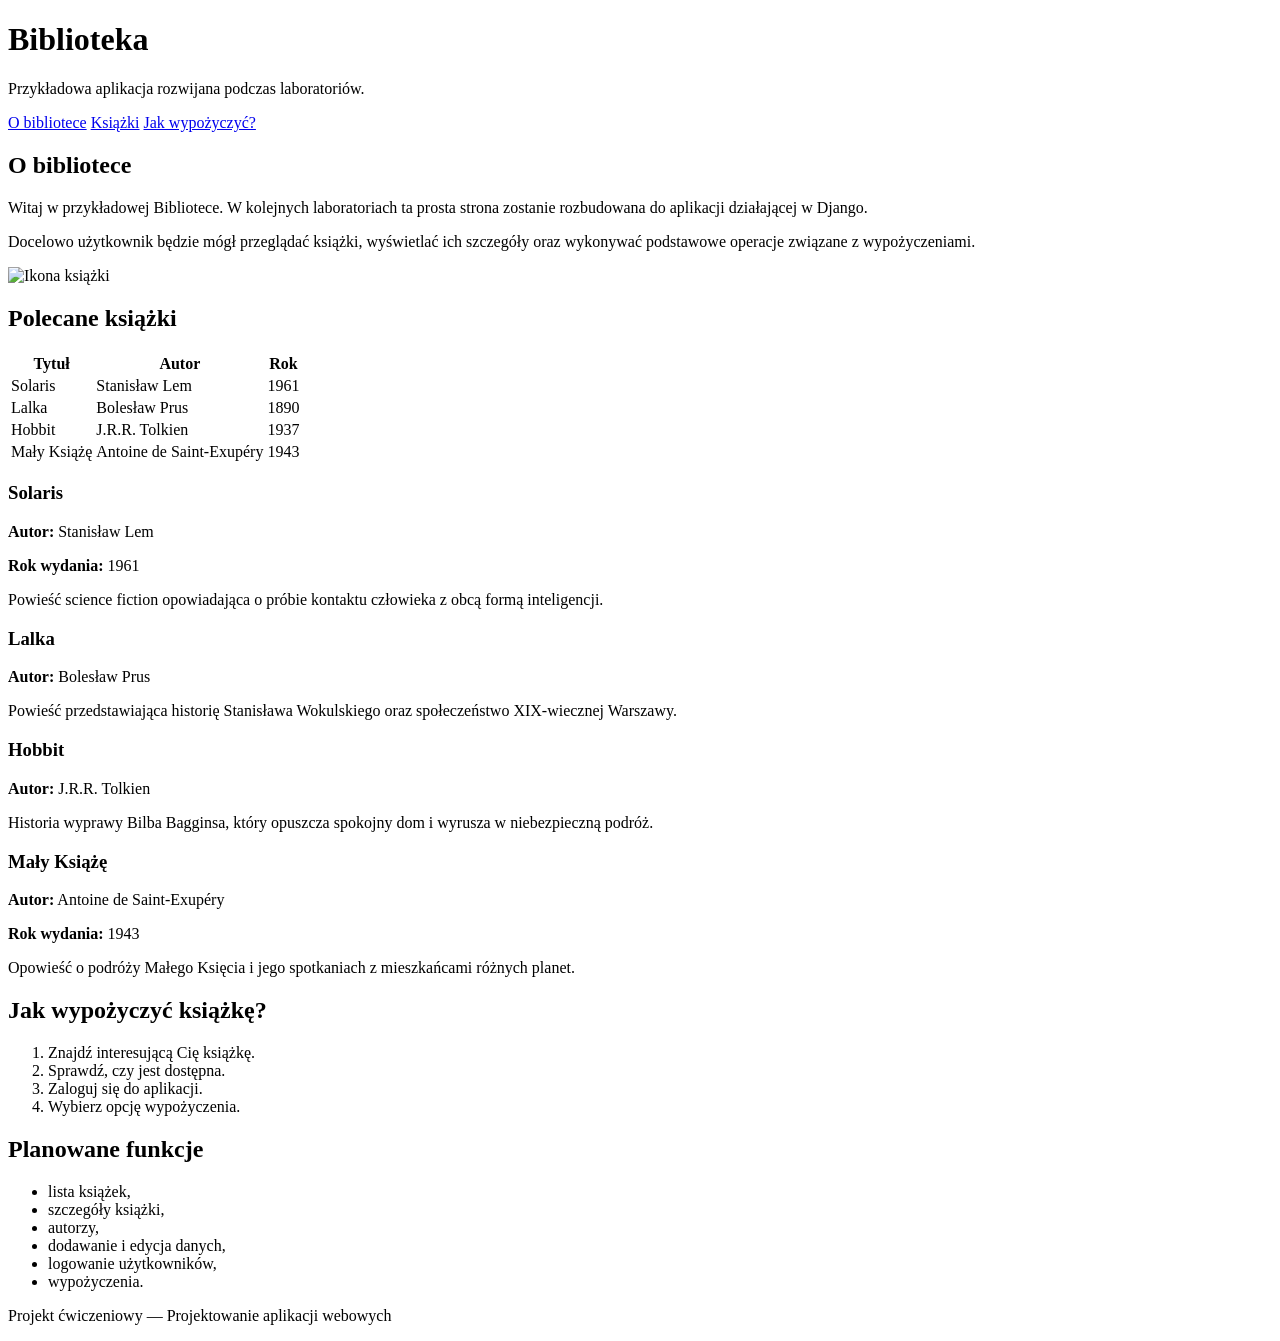
==== frontend/index.html @ f38c4644 "Dodano index.html" ====
<!DOCTYPE html>
<html lang="pl">
<head>
    <meta charset="UTF-8">
    <meta name="viewport" content="width=device-width, initial-scale=1.0">
    <title>Biblioteka</title>
</head>
<body>

    <header>
        <h1>Biblioteka</h1>

        <p>
            Przykładowa aplikacja rozwijana podczas laboratoriów.
        </p>

        <nav>
            <a href="#about">O bibliotece</a>
            <a href="#books">Książki</a>
            <a href="#rules">Jak wypożyczyć?</a>
        </nav>
    </header>

    <main>

        <section id="about">
            <h2>O bibliotece</h2>

            <p>
                Witaj w przykładowej Bibliotece.
                W kolejnych laboratoriach ta prosta strona zostanie
                rozbudowana do aplikacji działającej w Django.
            </p>

            <p>
                Docelowo użytkownik będzie mógł przeglądać książki,
                wyświetlać ich szczegóły oraz wykonywać podstawowe
                operacje związane z wypożyczeniami.
            </p>

            <img
                src="https://marketplace.canva.com/GeTi0/MAHR2uGeTi0/1/tl/canva-ikona-ksi%C4%85%C5%BCki-MAHR2uGeTi0.png"
                alt="Ikona książki"
                width="120"
            >
        </section>

        <section id="books">
            <h2>Polecane książki</h2>

            <table>
                <thead>
                    <tr>
                        <th>Tytuł</th>
                        <th>Autor</th>
                        <th>Rok</th>
                    </tr>
                </thead>
                <tbody>
                    <tr>
                        <td>Solaris</td>
                        <td>Stanisław Lem</td>
                        <td>1961</td>
                    </tr>
                    <tr>
                        <td>Lalka</td>
                        <td>Bolesław Prus</td>
                        <td>1890</td>
                    </tr>
                    <tr>
                        <td>Hobbit</td>
                        <td>J.R.R. Tolkien</td>
                        <td>1937</td>
                    </tr>
                    <tr>
                        <td>Mały Książę</td>
                        <td>Antoine de Saint-Exupéry</td>
                        <td>1943</td>
                    </tr>
                </tbody>
            </table>

            <article>
                <h3>Solaris</h3>

                <div class="book-info">
                    <p>
                        <strong>Autor:</strong> Stanisław Lem
                    </p>

                    <p>
                        <strong>Rok wydania:</strong> 1961
                    </p>
                </div>

                <p>
                    Powieść science fiction opowiadająca o próbie
                    kontaktu człowieka z obcą formą inteligencji.
                </p>
            </article>

            <article>
                <h3>Lalka</h3>

                <p>
                    <strong>Autor:</strong> Bolesław Prus
                </p>

                <p>
                    Powieść przedstawiająca historię Stanisława
                    Wokulskiego oraz społeczeństwo XIX-wiecznej Warszawy.
                </p>
            </article>

            <article>
                <h3>Hobbit</h3>

                <p>
                    <strong>Autor:</strong> J.R.R. Tolkien
                </p>

                <p>
                    Historia wyprawy Bilba Bagginsa, który opuszcza
                    spokojny dom i wyrusza w niebezpieczną podróż.
                </p>
            </article>

            <article>
                <h3>Mały Książę</h3>

                <div class="book-info">
                    <p>
                        <strong>Autor:</strong> Antoine de Saint-Exupéry
                    </p>

                    <p>
                        <strong>Rok wydania:</strong> 1943
                    </p>
                </div>

                <p>
                    Opowieść o podróży Małego Księcia i jego spotkaniach
                    z mieszkańcami różnych planet.
                </p>
            </article>
        </section>

        <section id="rules">
            <h2>Jak wypożyczyć książkę?</h2>

            <ol>
                <li>Znajdź interesującą Cię książkę.</li>
                <li>Sprawdź, czy jest dostępna.</li>
                <li>Zaloguj się do aplikacji.</li>
                <li>Wybierz opcję wypożyczenia.</li>
            </ol>
        </section>

        <section>
            <h2>Planowane funkcje</h2>

            <ul>
                <li>lista książek,</li>
                <li>szczegóły książki,</li>
                <li>autorzy,</li>
                <li>dodawanie i edycja danych,</li>
                <li>logowanie użytkowników,</li>
                <li>wypożyczenia.</li>
            </ul>
        </section>

    </main>

    <footer>
        <p>
            Projekt ćwiczeniowy — Projektowanie aplikacji webowych
        </p>
    </footer>

</body>
</html>
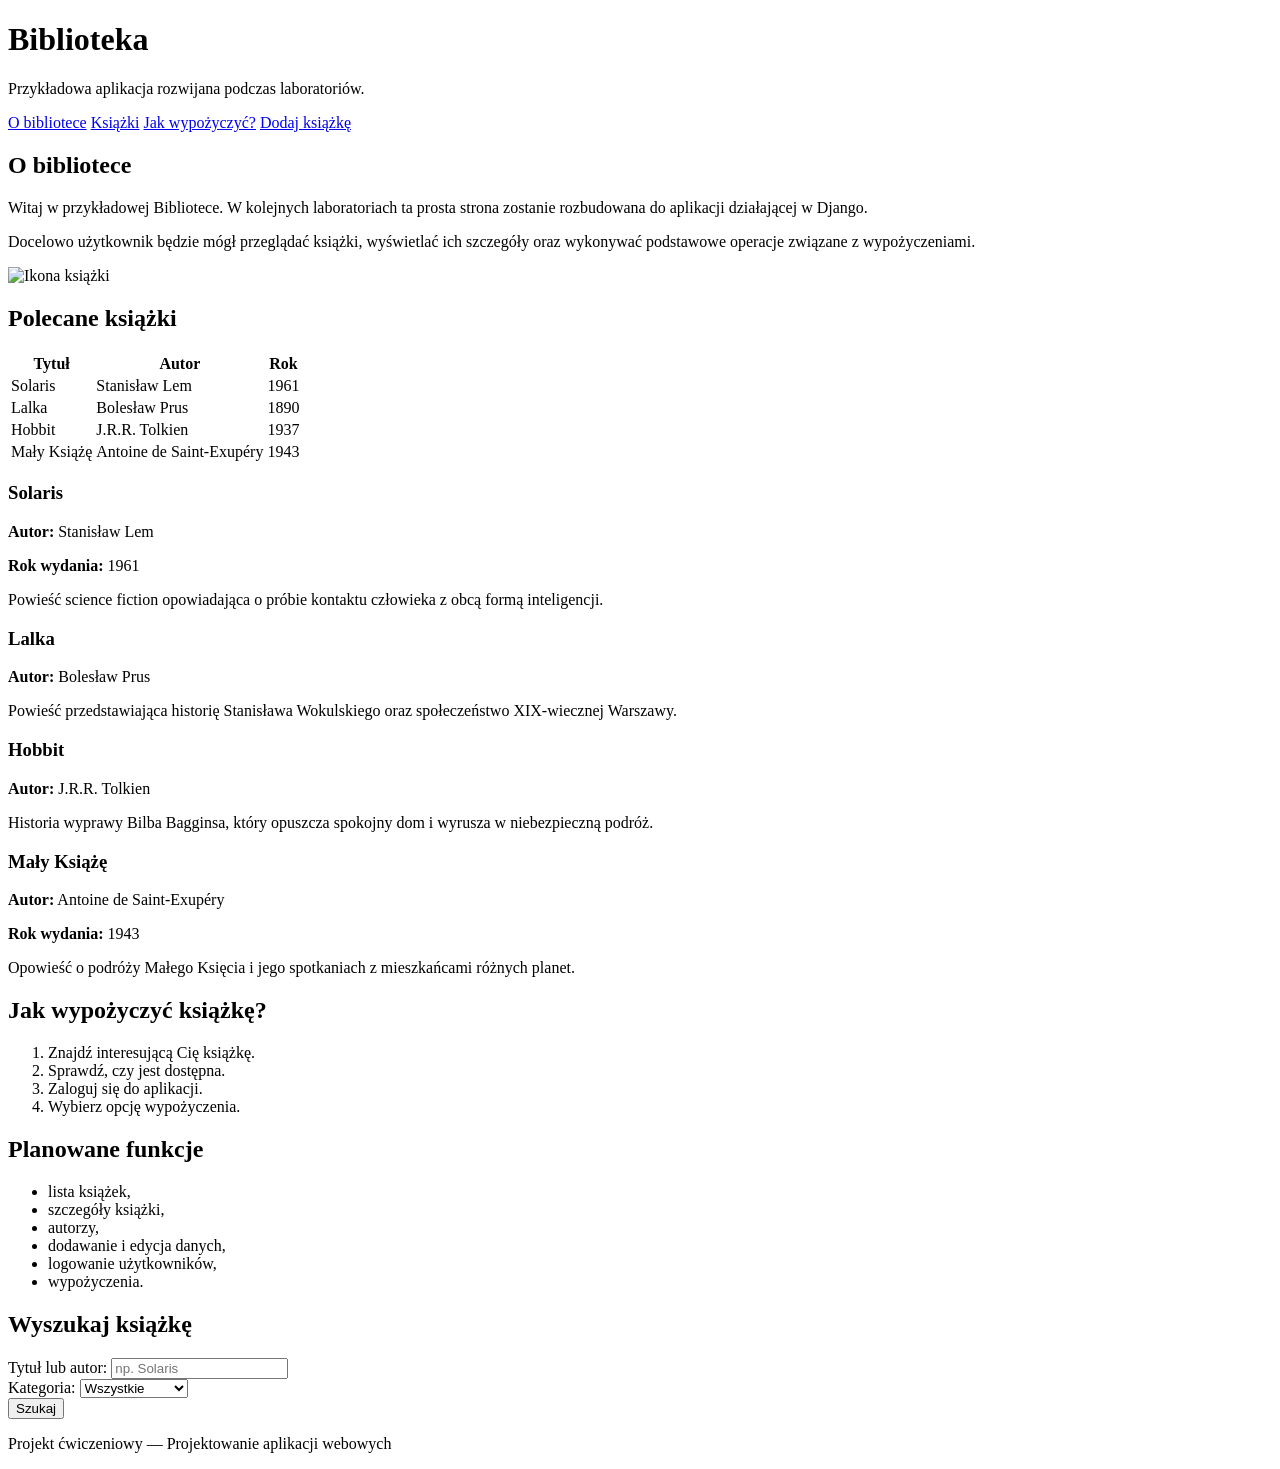
==== commit 8dd62943: "Dodanie formularzy HTML" ====
--- a/frontend/index.html
+++ b/frontend/index.html
@@ -18,6 +18,9 @@
             <a href="#about">O bibliotece</a>
             <a href="#books">Książki</a>
             <a href="#rules">Jak wypożyczyć?</a>
+            <a href="add_book.html">
+    Dodaj książkę
+</a>
         </nav>
     </header>
 
@@ -168,6 +171,55 @@
                 <li>wypożyczenia.</li>
             </ul>
         </section>
+        <section id="search">
+            <h2>Wyszukaj książkę</h2>
+
+            <form method="get">
+                <div>
+                    <label for="query">
+                        Tytuł lub autor:
+                    </label>
+
+                    <input
+                        type="text"
+                        id="query"
+                        name="query"
+                        placeholder="np. Solaris"
+                    >
+                </div>
+
+                <div>
+                    <label for="search-category">
+                        Kategoria:
+                    </label>
+
+                    <select
+                        id="search-category"
+                        name="category"
+                    >
+                        <option value="">
+                            Wszystkie
+                        </option>
+
+                        <option value="fantasy">
+                            Fantasy
+                        </option>
+
+                        <option value="science-fiction">
+                            Science fiction
+                        </option>
+
+                        <option value="crime">
+                            Kryminał
+                        </option>
+                    </select>
+                </div>
+
+                <button type="submit">
+                    Szukaj
+                </button>
+            </form>
+        </section>
 
     </main>
 
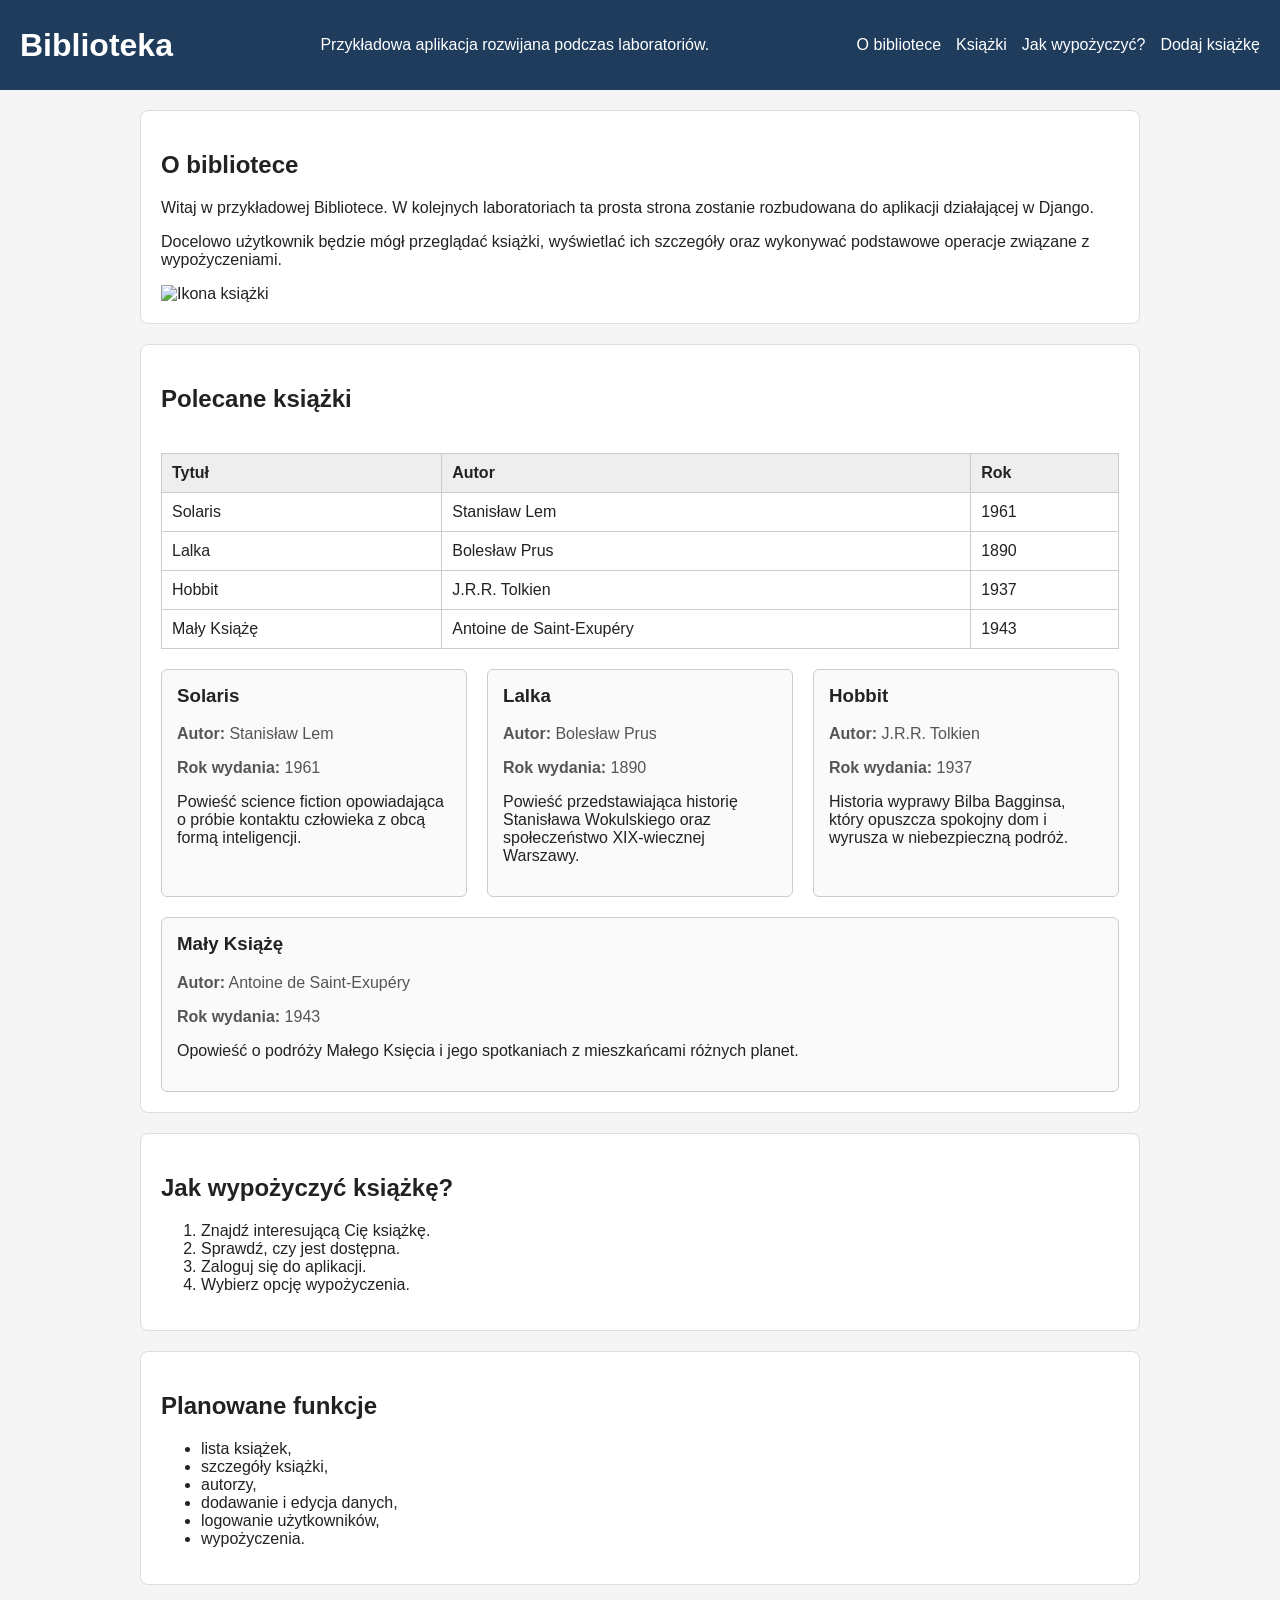
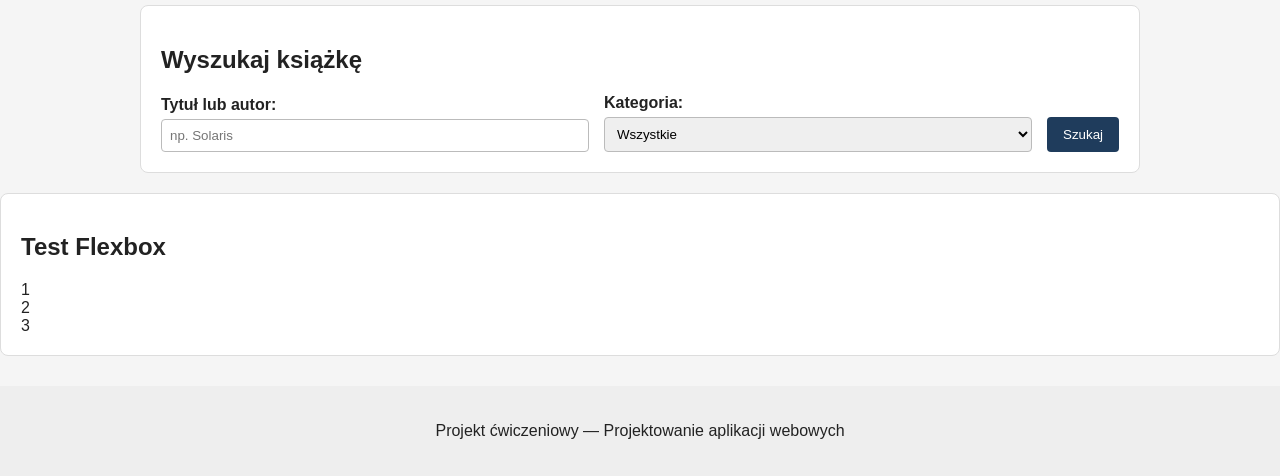
==== commit f7792922: "Dodano arkusze stylów" ====
--- a/frontend/index.html
+++ b/frontend/index.html
@@ -4,6 +4,8 @@
     <meta charset="UTF-8">
     <meta name="viewport" content="width=device-width, initial-scale=1.0">
     <title>Biblioteka</title>
+
+    <link rel="stylesheet" href="css/styles.css">
 </head>
 <body>
 
@@ -51,101 +53,115 @@
         <section id="books">
             <h2>Polecane książki</h2>
 
-            <table>
-                <thead>
-                    <tr>
-                        <th>Tytuł</th>
-                        <th>Autor</th>
-                        <th>Rok</th>
-                    </tr>
-                </thead>
-                <tbody>
-                    <tr>
-                        <td>Solaris</td>
-                        <td>Stanisław Lem</td>
-                        <td>1961</td>
-                    </tr>
-                    <tr>
-                        <td>Lalka</td>
-                        <td>Bolesław Prus</td>
-                        <td>1890</td>
-                    </tr>
-                    <tr>
-                        <td>Hobbit</td>
-                        <td>J.R.R. Tolkien</td>
-                        <td>1937</td>
-                    </tr>
-                    <tr>
-                        <td>Mały Książę</td>
-                        <td>Antoine de Saint-Exupéry</td>
-                        <td>1943</td>
-                    </tr>
-                </tbody>
-            </table>
-
-            <article>
-                <h3>Solaris</h3>
-
-                <div class="book-info">
-                    <p>
-                        <strong>Autor:</strong> Stanisław Lem
-                    </p>
-
-                    <p>
-                        <strong>Rok wydania:</strong> 1961
-                    </p>
-                </div>
-
-                <p>
-                    Powieść science fiction opowiadająca o próbie
-                    kontaktu człowieka z obcą formą inteligencji.
-                </p>
-            </article>
-
-            <article>
-                <h3>Lalka</h3>
-
-                <p>
-                    <strong>Autor:</strong> Bolesław Prus
-                </p>
-
-                <p>
-                    Powieść przedstawiająca historię Stanisława
-                    Wokulskiego oraz społeczeństwo XIX-wiecznej Warszawy.
-                </p>
-            </article>
-
-            <article>
-                <h3>Hobbit</h3>
-
-                <p>
-                    <strong>Autor:</strong> J.R.R. Tolkien
-                </p>
-
-                <p>
-                    Historia wyprawy Bilba Bagginsa, który opuszcza
-                    spokojny dom i wyrusza w niebezpieczną podróż.
-                </p>
-            </article>
-
-            <article>
-                <h3>Mały Książę</h3>
-
-                <div class="book-info">
-                    <p>
-                        <strong>Autor:</strong> Antoine de Saint-Exupéry
-                    </p>
-
-                    <p>
-                        <strong>Rok wydania:</strong> 1943
-                    </p>
-                </div>
-
-                <p>
-                    Opowieść o podróży Małego Księcia i jego spotkaniach
-                    z mieszkańcami różnych planet.
-                </p>
-            </article>
+            <div class="table-container">
+                <table>
+                    <thead>
+                        <tr>
+                            <th>Tytuł</th>
+                            <th>Autor</th>
+                            <th>Rok</th>
+                        </tr>
+                    </thead>
+                    <tbody>
+                        <tr>
+                            <td>Solaris</td>
+                            <td>Stanisław Lem</td>
+                            <td>1961</td>
+                        </tr>
+                        <tr>
+                            <td>Lalka</td>
+                            <td>Bolesław Prus</td>
+                            <td>1890</td>
+                        </tr>
+                        <tr>
+                            <td>Hobbit</td>
+                            <td>J.R.R. Tolkien</td>
+                            <td>1937</td>
+                        </tr>
+                        <tr>
+                            <td>Mały Książę</td>
+                            <td>Antoine de Saint-Exupéry</td>
+                            <td>1943</td>
+                        </tr>
+                    </tbody>
+                </table>
+            </div>
+
+            <div class="book-list">
+                <article class="book-card">
+                    <h3>Solaris</h3>
+
+                    <div class="book-info">
+                        <p>
+                            <strong>Autor:</strong> Stanisław Lem
+                        </p>
+
+                        <p>
+                            <strong>Rok wydania:</strong> 1961
+                        </p>
+                    </div>
+
+                    <p>
+                        Powieść science fiction opowiadająca o próbie
+                        kontaktu człowieka z obcą formą inteligencji.
+                    </p>
+                </article>
+
+                <article class="book-card">
+                    <h3>Lalka</h3>
+
+                    <div class="book-info">
+                        <p>
+                            <strong>Autor:</strong> Bolesław Prus
+                        </p>
+                        <p>
+                            <strong>Rok wydania:</strong> 1890
+                        </p>
+                    </div>
+
+                    <p>
+                        Powieść przedstawiająca historię Stanisława
+                        Wokulskiego oraz społeczeństwo XIX-wiecznej Warszawy.
+                    </p>
+                </article>
+
+                <article class="book-card">
+                    <h3>Hobbit</h3>
+
+                    <div class="book-info">
+                        <p>
+                            <strong>Autor:</strong> J.R.R. Tolkien
+                        </p>
+                        <p>
+                            <strong>Rok wydania:</strong> 1937
+                        </p>
+                    </div>
+
+                    <p>
+                        Historia wyprawy Bilba Bagginsa, który opuszcza
+                        spokojny dom i wyrusza w niebezpieczną podróż.
+                    </p>
+                </article>
+
+                <article class="book-card">
+                    <h3>Mały Książę</h3>
+
+                    <div class="book-info">
+                        <p>
+                            <strong>Autor:</strong> Antoine de Saint-Exupéry
+                        </p>
+
+                        <p>
+                            <strong>Rok wydania:</strong> 1943
+                        </p>
+                    </div>
+
+                    <p>
+                        Opowieść o podróży Małego Księcia i jego spotkaniach
+                        z mieszkańcami różnych planet.
+                    </p>
+                </article>
+            </div>
         </section>
 
         <section id="rules">
@@ -174,7 +190,7 @@
         <section id="search">
             <h2>Wyszukaj książkę</h2>
 
-            <form method="get">
+            <form class="search-form" method="get">
                 <div>
                     <label for="query">
                         Tytuł lub autor:
@@ -223,6 +239,16 @@
 
     </main>
 
+    <section>
+    <h2>Test Flexbox</h2>
+
+    <div class="flex-test">
+        <div>1</div>
+        <div>2</div>
+        <div>3</div>
+    </div>
+</section>
+
     <footer>
         <p>
             Projekt ćwiczeniowy — Projektowanie aplikacji webowych
--- a/frontend/css/styles.css
+++ b/frontend/css/styles.css
@@ -0,0 +1,209 @@
+body {
+    margin: 0;
+
+    background-color: #f5f5f5;
+    color: #222222;
+
+    font-family: Arial, Helvetica, sans-serif;
+}
+
+header {
+    display: flex;
+
+    justify-content: space-between;
+    align-items: center;
+
+    gap: 20px;
+
+    background-color: #1f3c5c;
+    color: white;
+
+    padding: 20px;
+}
+
+header h1 {
+    margin: 0;
+}
+
+nav {
+    display: flex;
+    gap: 15px;
+}
+
+nav a {
+    color: white;
+    text-decoration: none;
+}
+
+nav a:hover {
+    text-decoration: underline;
+}
+
+main {
+    width: 90%;
+    max-width: 1000px;
+
+    margin: 0 auto;
+}
+
+section {
+    background-color: white;
+
+    margin: 20px 0;
+    padding: 20px;
+
+    border: 1px solid #dddddd;
+    border-radius: 8px;
+}
+
+.book-list {
+    display: flex;
+
+    gap: 20px;
+    flex-wrap: wrap;
+}
+
+.book-card {
+    flex: 1 1 250px;
+
+    border: 1px solid #cccccc;
+    border-radius: 6px;
+
+    padding: 15px;
+
+    background-color: #fafafa;
+}
+
+.book-card h3 {
+    margin-top: 0;
+}
+
+.book-info {
+    color: #555555;
+}
+
+table {
+    width: 100%;
+
+    border-collapse: collapse;
+
+    margin: 20px 0;
+}
+
+th,
+td {
+    border: 1px solid #cccccc;
+
+    padding: 10px;
+
+    text-align: left;
+}
+
+th {
+    background-color: #eeeeee;
+}
+
+.table-container {
+    overflow-x: auto;
+}
+
+form {
+    max-width: 600px;
+}
+
+form div {
+    margin-bottom: 15px;
+}
+
+.search-form {
+    display: flex;
+
+    gap: 15px;
+
+    align-items: end;
+
+    max-width: none;
+}
+
+.search-form div {
+    flex: 1;
+    margin-bottom: 0;
+}
+
+label {
+    display: block;
+
+    margin-bottom: 5px;
+
+    font-weight: bold;
+}
+
+input[type="text"],
+input[type="email"],
+input[type="password"],
+input[type="number"],
+input[type="date"],
+select,
+textarea {
+    width: 100%;
+
+    padding: 8px;
+
+    border: 1px solid #bbbbbb;
+    border-radius: 4px;
+
+    box-sizing: border-box;
+}
+
+button,
+.button-link {
+    display: inline-block;
+
+    background-color: #1f3c5c;
+    color: white;
+
+    border: none;
+    border-radius: 4px;
+
+    padding: 10px 16px;
+
+    text-decoration: none;
+
+    cursor: pointer;
+}
+
+button:hover,
+.button-link:hover {
+    background-color: #315c87;
+}
+
+footer {
+    margin-top: 30px;
+    padding: 20px;
+
+    text-align: center;
+
+    background-color: #eeeeee;
+}
+
+@media (max-width: 700px) {
+
+    header {
+        flex-direction: column;
+        align-items: flex-start;
+    }
+
+    nav {
+        flex-direction: column;
+    }
+
+    .search-form {
+        flex-direction: column;
+        align-items: stretch;
+    }
+
+    main {
+        width: 95%;
+    }
+
+}
